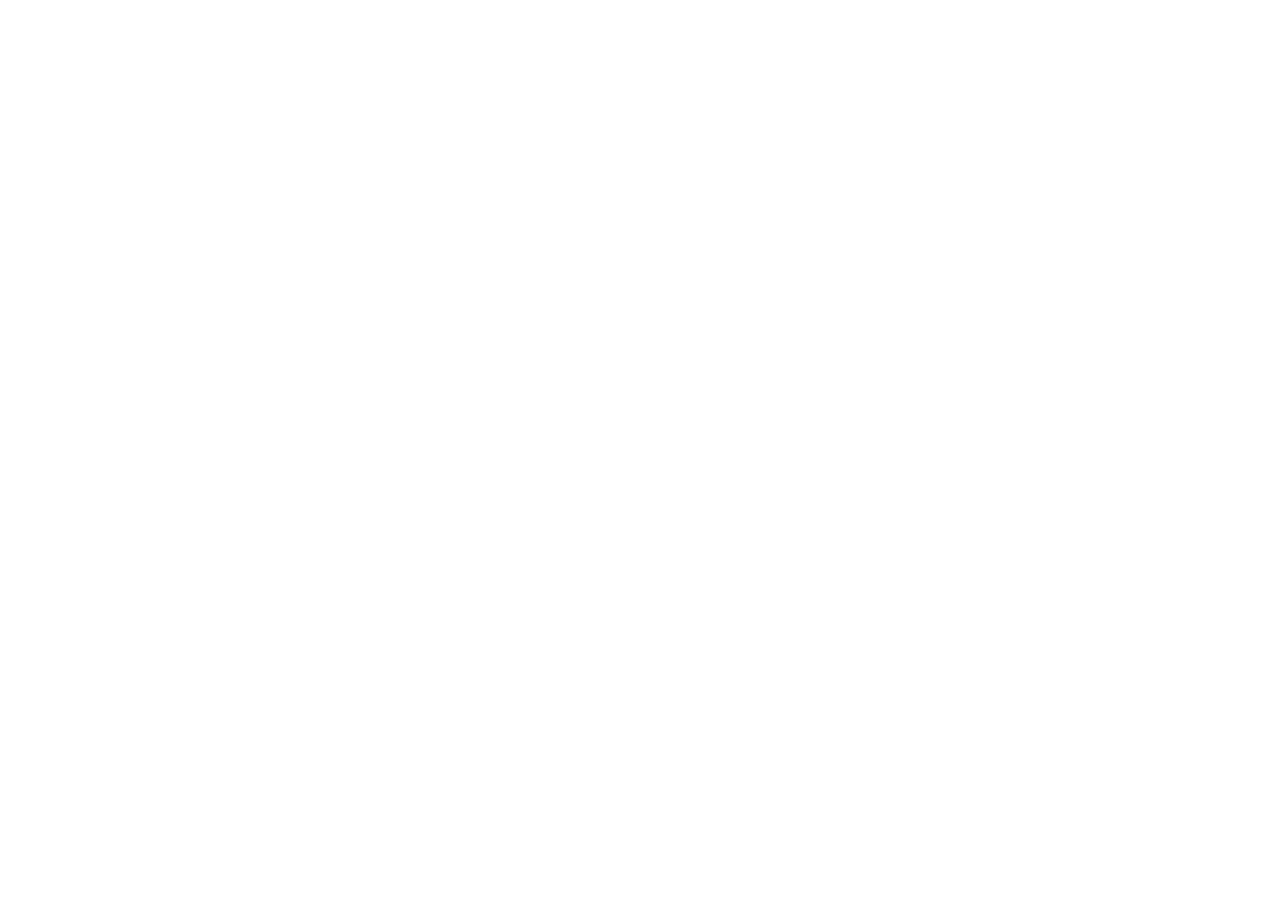
==== index.html @ e81764cb "Enhance index.html with mobile app meta tags Added meta tags and icons for mobile web app support." ====
<!doctype html><html lang="ru"><head>
<link rel="apple-touch-icon" sizes="180x180" href="./icon-180.png?v=3">
<link rel="icon" type="image/png" href="./icon-180.png?v=3">
<meta name="apple-mobile-web-app-capable" content="yes">
<meta name="apple-mobile-web-app-title" content="KRASKI DOSKI">
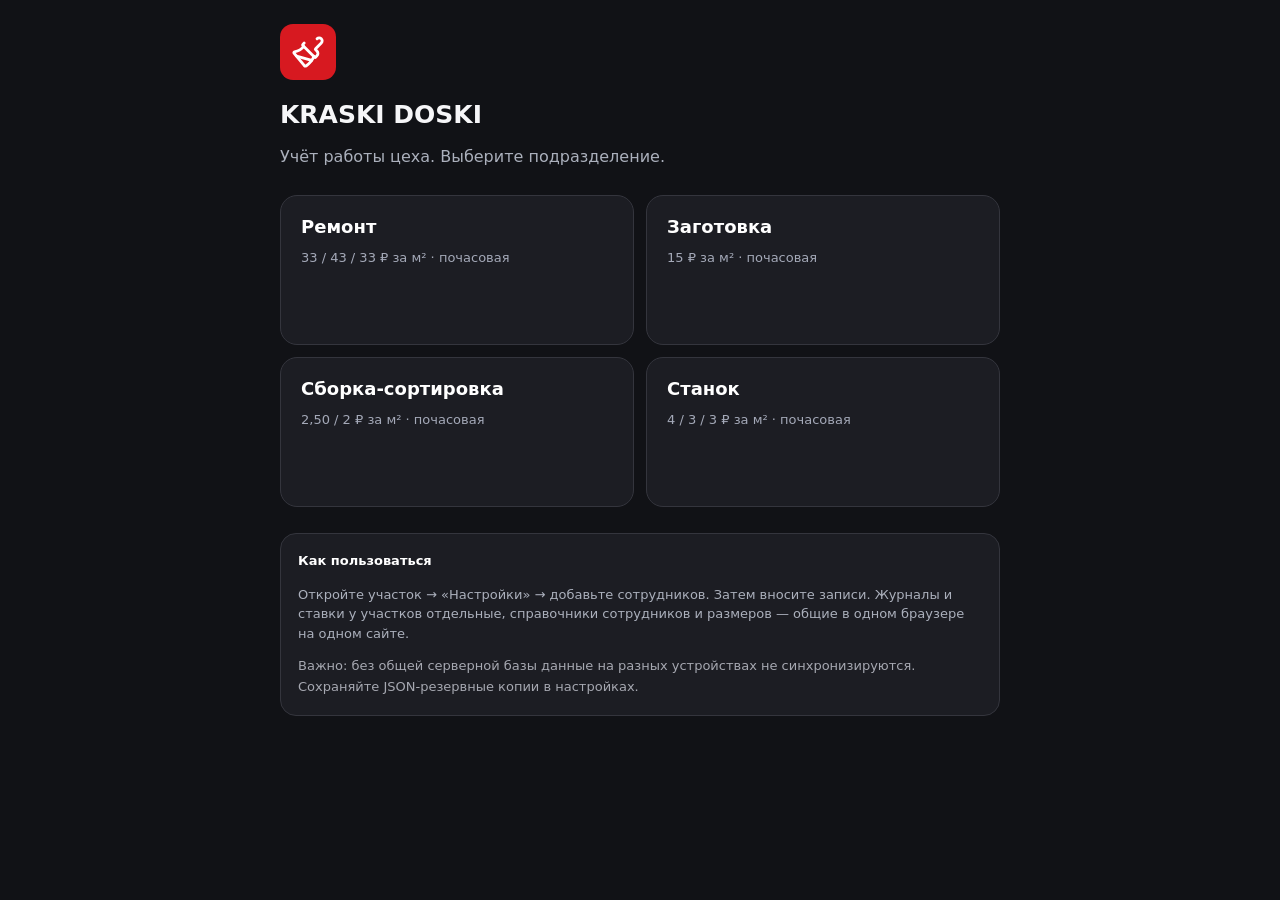
==== commit 63e9faca: "Add files via upload" ====
--- a/index.html
+++ b/index.html
@@ -1,5 +1 @@
-<!doctype html><html lang="ru"><head>
-<link rel="apple-touch-icon" sizes="180x180" href="./icon-180.png?v=3">
-<link rel="icon" type="image/png" href="./icon-180.png?v=3">
-<meta name="apple-mobile-web-app-capable" content="yes">
-<meta name="apple-mobile-web-app-title" content="KRASKI DOSKI">
+<!doctype html><html lang="ru"><head><link rel="apple-touch-icon" sizes="180x180" href="./icon-180.png?v=4"><link rel="icon" type="image/png" href="./icon-180.png?v=4"><meta name="apple-mobile-web-app-capable" content="yes"><meta name="apple-mobile-web-app-title" content="KRASKI DOSKI"><meta name="mobile-web-app-capable" content="yes"><meta charset="utf-8"><meta name="viewport" content="width=device-width,initial-scale=1"><meta name="theme-color" content="#111216"><title>KRASKI DOSKI — Учёт цеха</title><style>:root{font-family:system-ui,-apple-system,Arial;background:#111216;color:#f6f6f8}*{box-sizing:border-box}body{margin:0;padding:24px 14px}main{max-width:720px;margin:auto}h1{font-size:25px;margin:0 0 6px}p{line-height:1.5;color:#abb0bc}.mark{width:56px;height:56px;background:#d71920;border-radius:13px;display:flex;align-items:center;justify-content:center;color:white;margin-bottom:20px}.mark svg{width:34px}.grid{display:grid;grid-template-columns:1fr 1fr;gap:12px;margin:26px 0}.item{background:#1c1d23;border:1px solid #34353d;border-radius:17px;padding:20px;text-decoration:none;color:#fff;display:block;min-height:127px}.item strong{display:block;font-size:18px;margin-bottom:10px}.item small{color:#a4a9b8;font-size:13px;line-height:1.4}.item:hover{border-color:#d71920}.foot{background:#1c1d23;border:1px solid #34353d;border-radius:16px;padding:17px;color:#a6a8b1;font-size:13px;line-height:1.6}@media(max-width:440px){.grid{grid-template-columns:1fr}}@media(min-width:441px){.item{min-height:150px}}</style></head><body><main><div class="mark"><svg viewBox="0 0 24 24" fill="none" stroke="currentColor" stroke-width="2" stroke-linecap="round" stroke-linejoin="round"><path d="m14.622 17.897-10.68-2.913"/><path d="M18.376 2.622a1 1 0 1 1 3.002 3.002L17.36 9.643a.5.5 0 0 0 0 .707l.944.944a2.41 2.41 0 0 1 0 3.408l-.944.944a.5.5 0 0 1-.707 0L8.354 7.348a.5.5 0 0 1 0-.707l.944-.944a2.41 2.41 0 0 1 3.408l-.944.944a.5.5 0 0 0 .707 0z"/><path d="M9 8c-1.804 2.71-3.97 3.46-6.583 3.948a.507.507 0 0 0-.302.819l7.32 8.883a1 1 0 0 0 1.185.204C12.735 20.405 16 16.792 16 15"/></svg></div><h1>KRASKI DOSKI</h1><p>Учёт работы цеха. Выберите подразделение.</p><div class="grid"><a href="./remont.html" class="item"><strong>Ремонт</strong><small>33 / 43 / 33 ₽ за м² · почасовая</small></a><a href="./zagotovka.html" class="item"><strong>Заготовка</strong><small>15 ₽ за м² · почасовая</small></a><a href="./sortirovka.html" class="item"><strong>Сборка-сортировка</strong><small>2,50 / 2 ₽ за м² · почасовая</small></a><a href="./stanok.html" class="item"><strong>Станок</strong><small>4 / 3 / 3 ₽ за м² · почасовая</small></a></div><div class="foot"><strong style="color:#fff">Как пользоваться</strong><p>Откройте участок → «Настройки» → добавьте сотрудников. Затем вносите записи. Журналы и ставки у участков отдельные, справочники сотрудников и размеров — общие в одном браузере на одном сайте.</p>Важно: без общей серверной базы данные на разных устройствах не синхронизируются. Сохраняйте JSON-резервные копии в настройках.</div></main></body></html>
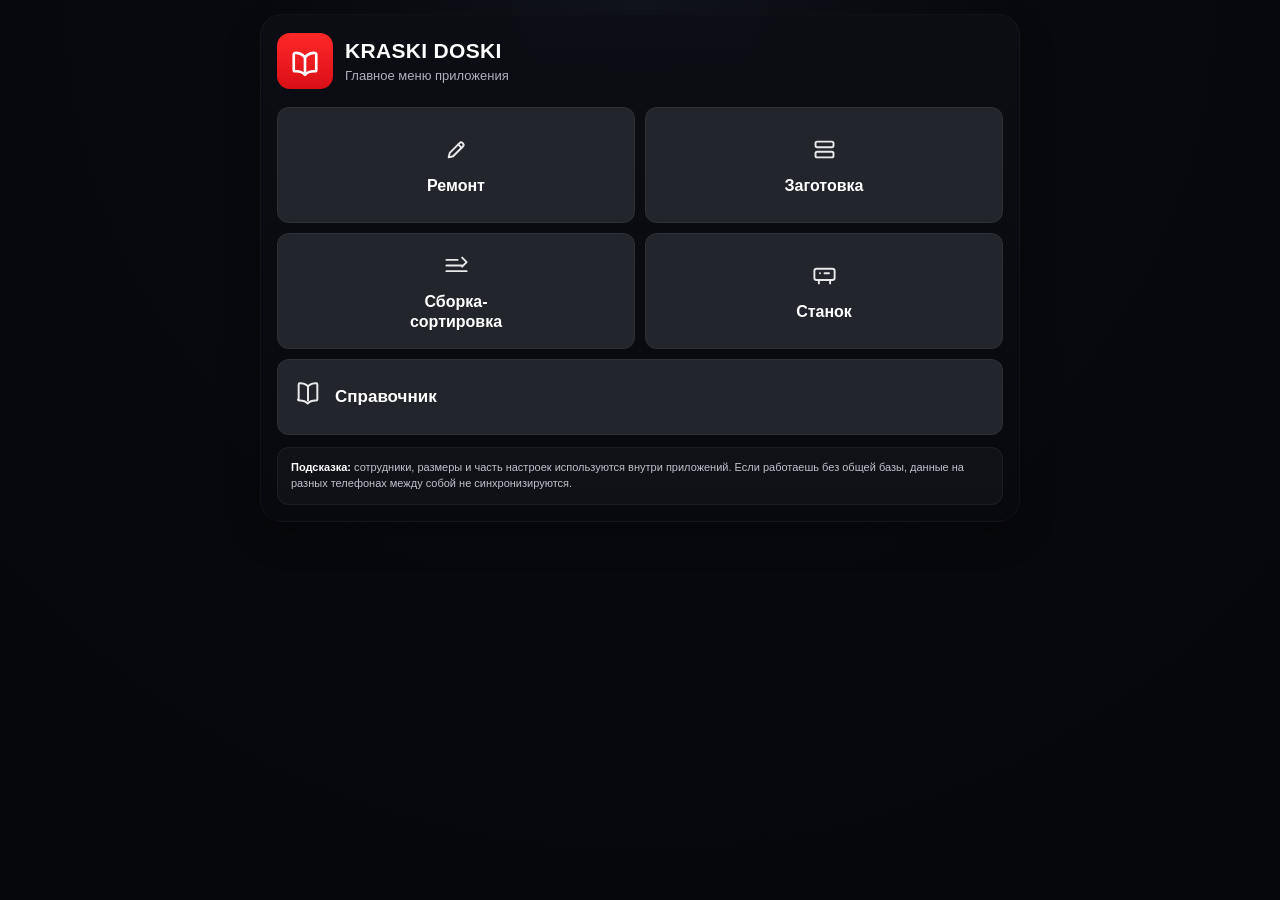
==== commit ef80bf23: "Add files via upload" ====
--- a/index.html
+++ b/index.html
@@ -1 +1,239 @@
-<!doctype html><html lang="ru"><head><link rel="apple-touch-icon" sizes="180x180" href="./icon-180.png?v=4"><link rel="icon" type="image/png" href="./icon-180.png?v=4"><meta name="apple-mobile-web-app-capable" content="yes"><meta name="apple-mobile-web-app-title" content="KRASKI DOSKI"><meta name="mobile-web-app-capable" content="yes"><meta charset="utf-8"><meta name="viewport" content="width=device-width,initial-scale=1"><meta name="theme-color" content="#111216"><title>KRASKI DOSKI — Учёт цеха</title><style>:root{font-family:system-ui,-apple-system,Arial;background:#111216;color:#f6f6f8}*{box-sizing:border-box}body{margin:0;padding:24px 14px}main{max-width:720px;margin:auto}h1{font-size:25px;margin:0 0 6px}p{line-height:1.5;color:#abb0bc}.mark{width:56px;height:56px;background:#d71920;border-radius:13px;display:flex;align-items:center;justify-content:center;color:white;margin-bottom:20px}.mark svg{width:34px}.grid{display:grid;grid-template-columns:1fr 1fr;gap:12px;margin:26px 0}.item{background:#1c1d23;border:1px solid #34353d;border-radius:17px;padding:20px;text-decoration:none;color:#fff;display:block;min-height:127px}.item strong{display:block;font-size:18px;margin-bottom:10px}.item small{color:#a4a9b8;font-size:13px;line-height:1.4}.item:hover{border-color:#d71920}.foot{background:#1c1d23;border:1px solid #34353d;border-radius:16px;padding:17px;color:#a6a8b1;font-size:13px;line-height:1.6}@media(max-width:440px){.grid{grid-template-columns:1fr}}@media(min-width:441px){.item{min-height:150px}}</style></head><body><main><div class="mark"><svg viewBox="0 0 24 24" fill="none" stroke="currentColor" stroke-width="2" stroke-linecap="round" stroke-linejoin="round"><path d="m14.622 17.897-10.68-2.913"/><path d="M18.376 2.622a1 1 0 1 1 3.002 3.002L17.36 9.643a.5.5 0 0 0 0 .707l.944.944a2.41 2.41 0 0 1 0 3.408l-.944.944a.5.5 0 0 1-.707 0L8.354 7.348a.5.5 0 0 1 0-.707l.944-.944a2.41 2.41 0 0 1 3.408l-.944.944a.5.5 0 0 0 .707 0z"/><path d="M9 8c-1.804 2.71-3.97 3.46-6.583 3.948a.507.507 0 0 0-.302.819l7.32 8.883a1 1 0 0 0 1.185.204C12.735 20.405 16 16.792 16 15"/></svg></div><h1>KRASKI DOSKI</h1><p>Учёт работы цеха. Выберите подразделение.</p><div class="grid"><a href="./remont.html" class="item"><strong>Ремонт</strong><small>33 / 43 / 33 ₽ за м² · почасовая</small></a><a href="./zagotovka.html" class="item"><strong>Заготовка</strong><small>15 ₽ за м² · почасовая</small></a><a href="./sortirovka.html" class="item"><strong>Сборка-сортировка</strong><small>2,50 / 2 ₽ за м² · почасовая</small></a><a href="./stanok.html" class="item"><strong>Станок</strong><small>4 / 3 / 3 ₽ за м² · почасовая</small></a></div><div class="foot"><strong style="color:#fff">Как пользоваться</strong><p>Откройте участок → «Настройки» → добавьте сотрудников. Затем вносите записи. Журналы и ставки у участков отдельные, справочники сотрудников и размеров — общие в одном браузере на одном сайте.</p>Важно: без общей серверной базы данные на разных устройствах не синхронизируются. Сохраняйте JSON-резервные копии в настройках.</div></main></body></html>+<!doctype html>
+<html lang="ru">
+<head>
+  <link rel="apple-touch-icon" sizes="180x180" href="./icon-180.png?v=5">
+  <link rel="icon" type="image/png" href="./icon-180.png?v=5">
+  <meta name="apple-mobile-web-app-capable" content="yes">
+  <meta name="apple-mobile-web-app-title" content="KRASKI DOSKI">
+  <meta name="mobile-web-app-capable" content="yes">
+  <meta charset="utf-8">
+  <meta name="viewport" content="width=device-width,initial-scale=1,viewport-fit=cover">
+  <meta name="theme-color" content="#0b0b10">
+  <title>KRASKI DOSKI — Главное меню</title>
+  <style>
+    :root{
+      --bg:#07080c;
+      --panel:#0c0d14;
+      --card:#262830;
+      --card2:#2b2d36;
+      --text:#ffffff;
+      --muted:#aeb0bc;
+      --red:#f0171f;
+      --line:rgba(255,255,255,.05);
+      font-family:Inter,-apple-system,BlinkMacSystemFont,"Segoe UI",Roboto,Arial,sans-serif;
+      color-scheme: dark;
+    }
+    *{box-sizing:border-box;-webkit-tap-highlight-color:transparent}
+    html,body{margin:0;background:radial-gradient(circle at top,#11131d 0,#08090d 34%,#050609 100%);color:var(--text)}
+    body{padding:18px 14px 24px;min-height:100vh}
+    main{max-width:820px;margin:0 auto}
+    .shell{
+      background:linear-gradient(180deg,rgba(13,14,21,.96),rgba(8,9,15,.98));
+      border-radius:34px;
+      padding:22px 18px 18px;
+      box-shadow:0 18px 50px rgba(0,0,0,.38), inset 0 1px 0 rgba(255,255,255,.04);
+      border:1px solid rgba(255,255,255,.03);
+    }
+    .brand{display:flex;gap:18px;align-items:center;margin-bottom:20px}
+    .logo{
+      flex:0 0 80px;height:80px;border-radius:22px;
+      background:linear-gradient(180deg,#ff2828 0,#d90f17 100%);
+      display:flex;align-items:center;justify-content:center;
+      box-shadow:0 12px 24px rgba(217,15,23,.25), inset 0 1px 0 rgba(255,255,255,.18);
+    }
+    .logo svg{width:44px;height:44px;display:block}
+    .brand h1{margin:0;font-size:29px;line-height:1.02;letter-spacing:.02em;font-weight:800}
+    .brand p{margin:8px 0 0;font-size:20px;line-height:1.2;color:var(--muted);font-weight:500}
+    .grid{display:grid;grid-template-columns:1fr 1fr;gap:16px}
+    .card{
+      background:linear-gradient(180deg,var(--card2),var(--card));
+      border-radius:28px;
+      min-height:180px;
+      padding:24px 18px 20px;
+      color:var(--text);
+      text-decoration:none;
+      display:flex;
+      flex-direction:column;
+      justify-content:center;
+      align-items:center;
+      text-align:center;
+      border:1px solid var(--line);
+      box-shadow:inset 0 1px 0 rgba(255,255,255,.03);
+      transition:transform .15s ease,border-color .15s ease, background .15s ease;
+    }
+    .card:active{transform:scale(.985)}
+    .card:hover{border-color:rgba(240,23,31,.38)}
+    .card .icon{margin-bottom:18px;color:#fff;opacity:.95}
+    .card .icon svg{width:42px;height:42px;stroke-width:1.9}
+    .card strong{font-size:27px;line-height:1.07;font-weight:700;letter-spacing:.01em}
+    .card small{margin-top:10px;font-size:14px;line-height:1.35;color:var(--muted);max-width:220px}
+    .wide{grid-column:1/-1;min-height:130px;flex-direction:row;justify-content:flex-start;text-align:left;padding:20px 22px;gap:18px}
+    .wide .icon{margin:0}
+    .wide .txt{display:flex;flex-direction:column}
+    .wide strong{font-size:26px}
+    .wide small{max-width:none}
+    .hint{
+      margin-top:16px;
+      background:rgba(255,255,255,.035);
+      border:1px solid var(--line);
+      border-radius:22px;
+      padding:14px 16px;
+      color:#bfc2cd;
+      font-size:13px;
+      line-height:1.5;
+    }
+    .hint b{color:#fff}
+    @media (max-width:640px){
+      .brand{gap:14px;align-items:flex-start}
+      .logo{width:78px;height:78px;border-radius:21px}
+      .brand h1{font-size:26px}
+      .brand p{font-size:18px}
+      .grid{gap:14px}
+      .card{min-height:162px;border-radius:24px}
+      .card strong{font-size:24px}
+      .wide{min-height:110px}
+    }
+    @media (max-width:460px){
+      body{padding:14px 10px 18px}
+      .shell{padding:18px 14px 14px;border-radius:28px}
+      .logo{width:72px;height:72px;border-radius:20px}
+      .logo svg{width:40px;height:40px}
+      .brand h1{font-size:22px}
+      .brand p{font-size:16px}
+      .card{min-height:146px;padding:20px 12px 16px;border-radius:22px}
+      .card strong{font-size:21px}
+      .card small{font-size:12px}
+      .card .icon svg{width:36px;height:36px}
+      .wide{padding:18px 16px;gap:14px}
+      .wide strong{font-size:22px}
+      .wide small{font-size:12px}
+    }
+
+    /* Компактное меню: строгие прямоугольные карточки и спокойная типографика */
+    body{padding:14px 12px 22px}
+    main{max-width:760px}
+    .shell{border-radius:22px;padding:18px 16px 16px;box-shadow:0 14px 36px rgba(0,0,0,.24)}
+    .brand{gap:12px;margin-bottom:18px;align-items:center}
+    .logo{flex-basis:56px;width:56px;height:56px;border-radius:13px;box-shadow:none}
+    .logo svg{width:30px;height:30px}
+    .brand h1{font-size:21px;font-weight:700;letter-spacing:.015em;line-height:1.2}
+    .brand p{font-size:13px;margin:4px 0 0;font-weight:400;line-height:1.35}
+    .grid{gap:10px}
+    .card{min-height:116px;padding:15px 11px 13px;border-radius:12px;background:#23252d;box-shadow:none}
+    .card .icon{margin-bottom:9px;opacity:.9}
+    .card .icon svg{width:27px;height:27px;stroke-width:1.7}
+    .card strong{font-size:16px;font-weight:600;line-height:1.22;letter-spacing:0}
+    .card small{font-size:10px;margin-top:6px;line-height:1.35}
+    .wide{min-height:76px;padding:14px 16px;gap:13px;border-radius:12px}
+    .wide .icon svg{width:28px;height:28px}
+    .wide strong{font-size:17px}
+    .wide small{font-size:11px;margin-top:4px}
+    .hint{border-radius:12px;margin-top:12px;padding:12px 13px;font-size:11px;line-height:1.45}
+    @media(max-width:640px){
+      .brand{gap:12px;align-items:center}
+      .logo{width:56px;height:56px;flex-basis:56px;border-radius:13px}
+      .brand h1{font-size:20px}
+      .brand p{font-size:12px}
+      .grid{gap:10px}
+      .card{min-height:113px;border-radius:12px}
+      .card strong{font-size:16px}
+      .wide{min-height:74px}
+    }
+    @media(max-width:460px){
+      body{padding:12px 9px 18px}
+      .shell{padding:14px 12px;border-radius:19px}
+      .brand{gap:11px;margin-bottom:14px}
+      .logo{width:52px;height:52px;flex-basis:52px;border-radius:12px}
+      .logo svg{width:28px;height:28px}
+      .brand h1{font-size:19px}
+      .brand p{font-size:12px}
+      .grid{gap:9px}
+      .card{min-height:101px;padding:13px 8px 11px;border-radius:11px}
+      .card strong{font-size:15px}
+      .card small{font-size:9.5px;margin-top:5px}
+      .card .icon{margin-bottom:8px}
+      .card .icon svg{width:26px;height:26px}
+      .wide{min-height:64px;padding:12px 14px;gap:12px}
+      .wide strong{font-size:16px}
+      .wide small{font-size:10px}
+      .hint{margin-top:10px;padding:11px 12px;font-size:10px}
+    }
+  </style>
+</head>
+<body>
+  <main>
+    <section class="shell">
+      <div class="brand">
+        <div class="logo" aria-hidden="true">
+          <svg viewBox="0 0 24 24" fill="none" stroke="currentColor" stroke-width="2.1" stroke-linecap="round" stroke-linejoin="round">
+            <path d="M3 19.2V6.6c0-.56.44-1.02.99-1.05 2.1-.11 4.13.24 5.86 1.52 1.45 1.06 2.15 2.12 2.15 2.12s.7-1.06 2.15-2.12c1.73-1.28 3.76-1.63 5.86-1.52.55.03.99.49.99 1.05v12.6c0 .55-.45 1-1 1-.88 0-2.91-.18-4.98.68-1.41.58-2.53 1.6-3.02 2.08-.49-.48-1.61-1.5-3.02-2.08-2.07-.86-4.1-.68-4.98-.68-.55 0-1-.45-1-1Z"/>
+            <path d="M12 9.2v12"/>
+          </svg>
+        </div>
+        <div>
+          <h1>KRASKI DOSKI</h1>
+          <p>Главное меню приложения</p>
+        </div>
+      </div>
+
+      <div class="grid">
+        <a class="card" href="./remont.html">
+          <div class="icon">
+            <svg viewBox="0 0 24 24" fill="none" stroke="currentColor" stroke-linecap="round" stroke-linejoin="round">
+              <path d="M14.7 6.3a2 2 0 0 1 2.8 0l.2.2a2 2 0 0 1 0 2.8L9 18l-4 1 1-4 8.7-8.7Z"/>
+              <path d="m13.5 7.5 3 3"/>
+            </svg>
+          </div>
+          <strong>Ремонт</strong>
+        </a>
+
+        <a class="card" href="./zagotovka.html">
+          <div class="icon">
+            <svg viewBox="0 0 24 24" fill="none" stroke="currentColor" stroke-linecap="round" stroke-linejoin="round">
+              <rect x="4" y="5" width="16" height="5" rx="1.5"/>
+              <rect x="4" y="14" width="16" height="5" rx="1.5"/>
+            </svg>
+          </div>
+          <strong>Заготовка</strong>
+        </a>
+
+        <a class="card" href="./sortirovka.html">
+          <div class="icon">
+            <svg viewBox="0 0 24 24" fill="none" stroke="currentColor" stroke-linecap="round" stroke-linejoin="round">
+              <path d="M3 7h10"/>
+              <path d="M3 12h14"/>
+              <path d="M3 17h18"/>
+              <path d="m17 5 4 4-4 4"/>
+            </svg>
+          </div>
+          <strong>Сборка‑<br>сортировка</strong>
+        </a>
+
+        <a class="card" href="./stanok.html">
+          <div class="icon">
+            <svg viewBox="0 0 24 24" fill="none" stroke="currentColor" stroke-linecap="round" stroke-linejoin="round">
+              <rect x="3" y="6" width="18" height="10" rx="2"/>
+              <path d="M7 16v3M17 16v3M8 10h.01M12 10h4"/>
+            </svg>
+          </div>
+          <strong>Станок</strong>
+        </a>
+
+        <a class="card wide" href="./spravochnik.html">
+          <div class="icon">
+            <svg viewBox="0 0 24 24" fill="none" stroke="currentColor" stroke-linecap="round" stroke-linejoin="round">
+              <path d="M4 19.2V6.4c0-.56.44-1.01.99-1.04 1.84-.11 3.63.16 5.16 1.17 1.2.8 1.85 1.6 1.85 1.6s.65-.8 1.85-1.6c1.53-1.01 3.32-1.28 5.16-1.17.55.03.99.48.99 1.04v12.8c0 .55-.45 1-1 1-.79 0-2.6-.15-4.48.58-1.28.5-2.3 1.39-2.82 1.88-.52-.49-1.54-1.38-2.82-1.88-1.88-.73-3.69-.58-4.48-.58-.55 0-1-.45-1-1Z"/>
+              <path d="M12 8.2v12"/>
+            </svg>
+          </div>
+          <div class="txt">
+            <strong>Справочник</strong>
+          </div>
+        </a>
+      </div>
+
+      <div class="hint"><b>Подсказка:</b> сотрудники, размеры и часть настроек используются внутри приложений. Если работаешь без общей базы, данные на разных телефонах между собой не синхронизируются.</div>
+    </section>
+  </main>
+</body>
+</html>
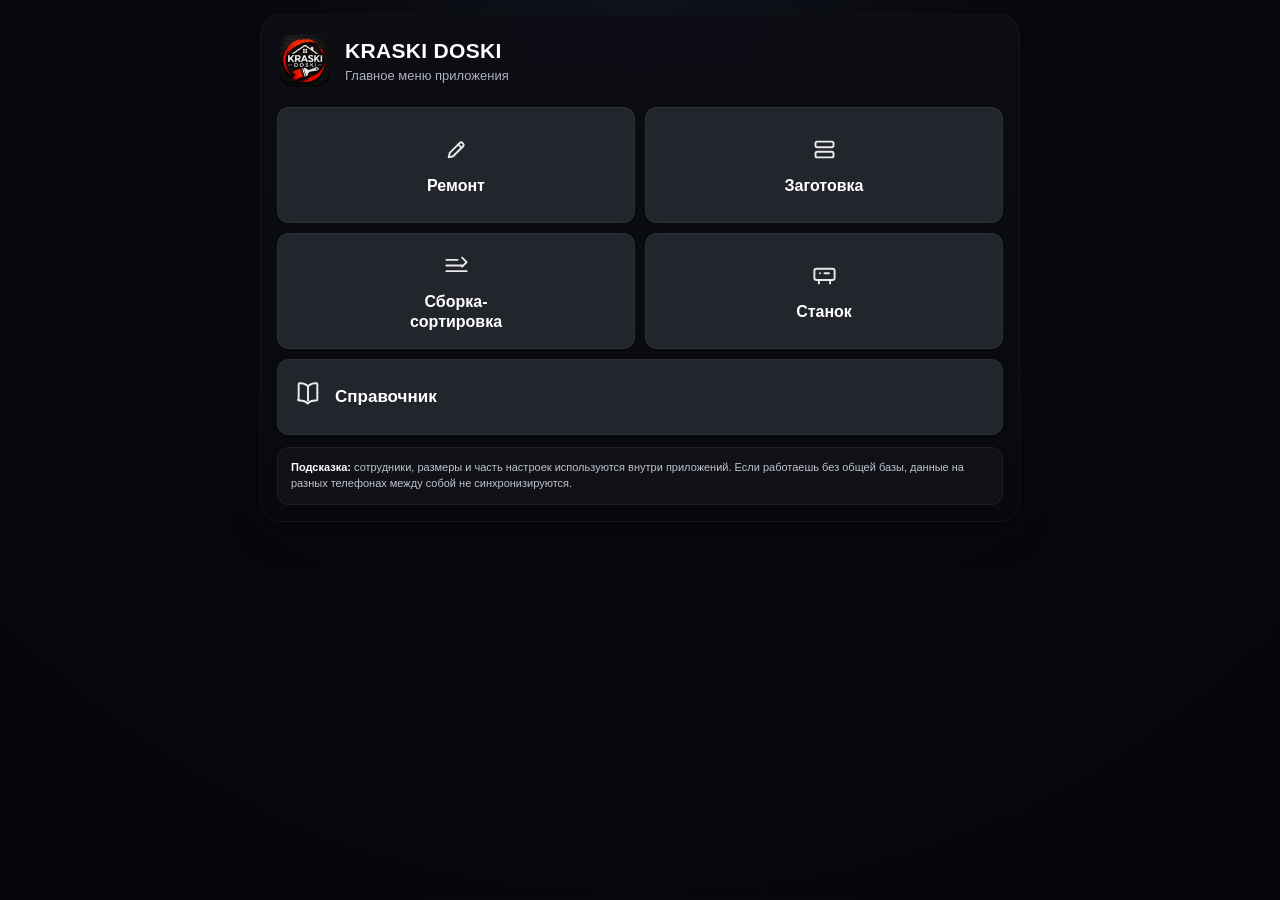
==== commit 31a7f460: "Add files via upload" ====
--- a/index.html
+++ b/index.html
@@ -1,8 +1,8 @@
 <!doctype html>
 <html lang="ru">
 <head>
-  <link rel="apple-touch-icon" sizes="180x180" href="./icon-180.png?v=5">
-  <link rel="icon" type="image/png" href="./icon-180.png?v=5">
+  <link rel="apple-touch-icon" sizes="180x180" href="./icon-180.png?v=6">
+  <link rel="icon" type="image/png" href="./icon-180.png?v=6">
   <meta name="apple-mobile-web-app-capable" content="yes">
   <meta name="apple-mobile-web-app-title" content="KRASKI DOSKI">
   <meta name="mobile-web-app-capable" content="yes">
@@ -158,18 +158,17 @@
       .wide small{font-size:10px}
       .hint{margin-top:10px;padding:11px 12px;font-size:10px}
     }
-  </style>
+  
+/* Фирменный логотип KRASKI DOSKI */
+.brand-icon.brand-logo,.mark.logo-mark,.logo.logo-mark{background:transparent!important;padding:0!important;box-shadow:none!important;overflow:hidden!important;border-radius:12px!important;}
+.brand-icon.brand-logo img,.mark.logo-mark img,.logo.logo-mark img{width:100%;height:100%;display:block;object-fit:cover;border-radius:inherit;}
+</style>
 </head>
 <body>
   <main>
     <section class="shell">
       <div class="brand">
-        <div class="logo" aria-hidden="true">
-          <svg viewBox="0 0 24 24" fill="none" stroke="currentColor" stroke-width="2.1" stroke-linecap="round" stroke-linejoin="round">
-            <path d="M3 19.2V6.6c0-.56.44-1.02.99-1.05 2.1-.11 4.13.24 5.86 1.52 1.45 1.06 2.15 2.12 2.15 2.12s.7-1.06 2.15-2.12c1.73-1.28 3.76-1.63 5.86-1.52.55.03.99.49.99 1.05v12.6c0 .55-.45 1-1 1-.88 0-2.91-.18-4.98.68-1.41.58-2.53 1.6-3.02 2.08-.49-.48-1.61-1.5-3.02-2.08-2.07-.86-4.1-.68-4.98-.68-.55 0-1-.45-1-1Z"/>
-            <path d="M12 9.2v12"/>
-          </svg>
-        </div>
+        <div class="logo logo-mark"><img src="./logo-kraski-doski.png" alt="KRASKI DOSKI"></div>
         <div>
           <h1>KRASKI DOSKI</h1>
           <p>Главное меню приложения</p>
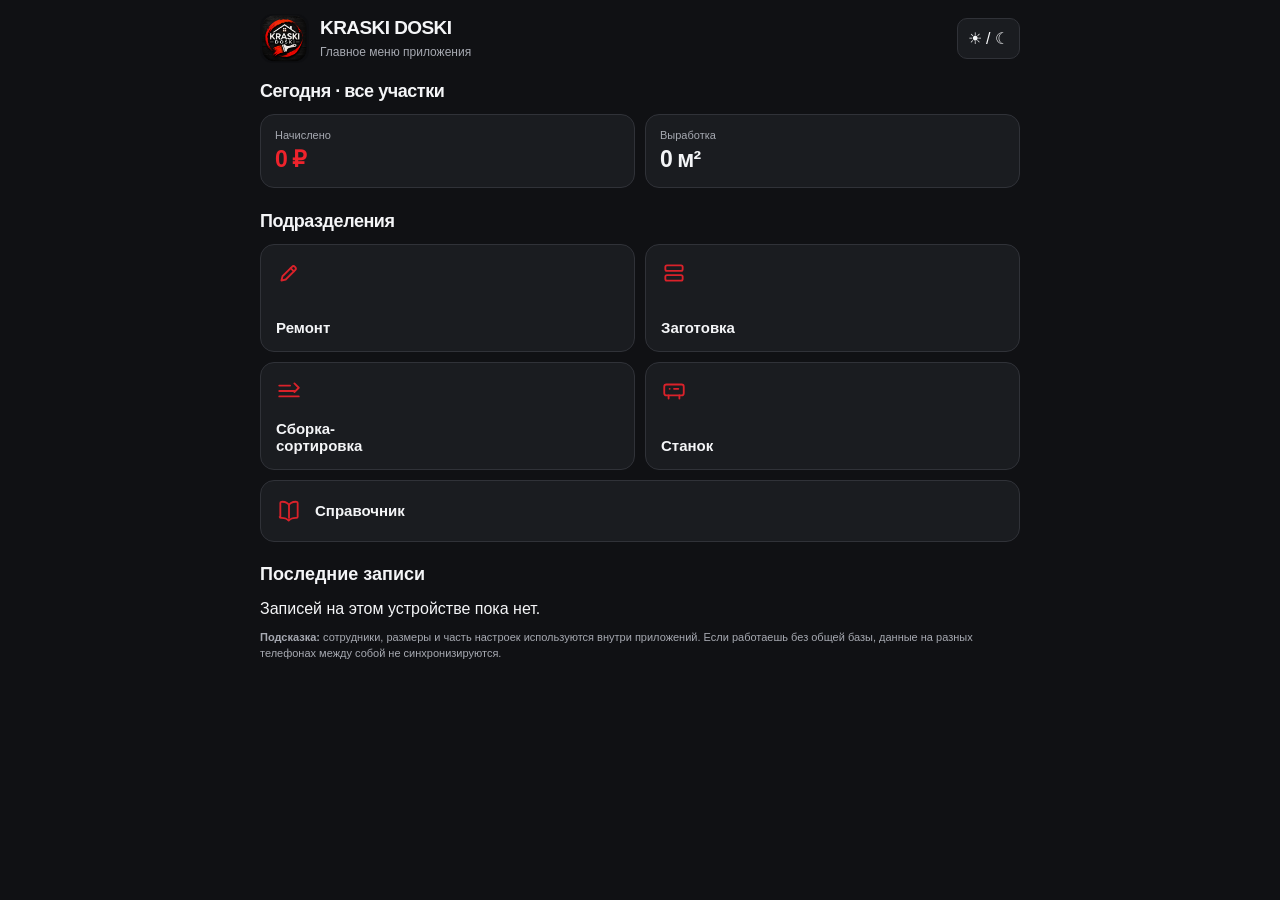
==== commit 5d39b1b6: "Add files via upload" ====
--- a/index.html
+++ b/index.html
@@ -162,6 +162,8 @@
 /* Фирменный логотип KRASKI DOSKI */
 .brand-icon.brand-logo,.mark.logo-mark,.logo.logo-mark{background:transparent!important;padding:0!important;box-shadow:none!important;overflow:hidden!important;border-radius:12px!important;}
 .brand-icon.brand-logo img,.mark.logo-mark img,.logo.logo-mark img{width:100%;height:100%;display:block;object-fit:cover;border-radius:inherit;}
+
+:root{--bg:#101114;--panel:#101114;--card:#1a1c20;--card2:#222429;--text:#f4f5f7;--muted:#a6a9b1;--line:#303238;--red:#ef232c}html,body{background:var(--bg);color:var(--text)}body{padding:calc(14px + env(safe-area-inset-top)) 15px 24px}body.light{color-scheme:light;--bg:#f2f3f6;--panel:#f2f3f6;--card:#fff;--card2:#fff;--text:#181a20;--muted:#606674;--line:#e1e3e8}.shell{background:none!important;box-shadow:none!important;border:0!important;padding:0!important;border-radius:0!important}.brand{align-items:center!important;gap:11px!important;margin:0 0 18px!important}.logo{width:49px!important;height:49px!important;flex:0 0 49px!important}.brand h1{font-size:19px!important;letter-spacing:-.03em!important;color:var(--text)}.brand p{font-size:12px!important;color:var(--muted);margin-top:4px!important}.theme-toggle{margin-left:auto;flex:none;background:var(--card);border:1px solid var(--line);border-radius:10px;padding:10px;color:var(--text);font-size:16px;cursor:pointer}.overview{display:grid;grid-template-columns:1fr 1fr;gap:10px;margin-bottom:23px}.overview>div{background:var(--card);border:1px solid var(--line);border-radius:14px;padding:14px;min-width:0}.overview small{display:block;color:var(--muted);font-size:11px}.overview strong{display:block;font-size:23px;letter-spacing:-.04em;margin-top:5px;overflow-wrap:anywhere}.overview>div:first-child strong{color:var(--red)}.home-caption{font-size:18px;letter-spacing:-.025em;margin:0 0 12px}.grid{gap:10px!important;grid-template-columns:repeat(2,minmax(0,1fr))!important}.card{background:var(--card)!important;border:1px solid var(--line)!important;min-height:108px!important;border-radius:14px!important;padding:15px!important;align-items:flex-start!important;justify-content:space-between!important;text-align:left!important;color:var(--text)!important;box-shadow:none!important}.card .icon{color:var(--red)!important;margin:0 0 11px!important}.card .icon svg{width:26px!important;height:26px!important}.card strong{font-size:15px!important;line-height:1.15!important;letter-spacing:0!important}.card.wide{min-height:62px!important;align-items:center!important;justify-content:flex-start!important;gap:13px!important}.wide .icon{margin:0!important}.recent{margin-top:22px}.recent h2{font-size:18px}.recent-row{border:1px solid var(--line);background:var(--card);border-radius:11px;margin:7px 0;padding:12px;display:flex;justify-content:space-between;gap:10px;font-size:13px}.recent-row small{display:block;color:var(--muted);margin-top:4px}.recent-row b{color:var(--red)}.hint{background:none!important;color:var(--muted)!important;border:0!important;padding:0!important;font-size:11px}.hint b{color:var(--muted)!important}
 </style>
 </head>
 <body>
@@ -172,11 +174,11 @@
         <div>
           <h1>KRASKI DOSKI</h1>
           <p>Главное меню приложения</p>
-        </div>
+        </div><button class="theme-toggle" id="homeTheme" aria-label="Сменить тему">☀ / ☾</button>
       </div>
-
+      <h2 class="home-caption">Сегодня · все участки</h2><div class="overview"><div><small>Начислено</small><strong id="homePay">—</strong></div><div><small>Выработка</small><strong id="homeArea">—</strong></div></div><h2 class="home-caption">Подразделения</h2>
       <div class="grid">
-        <a class="card" href="./remont.html">
+        <a class="card" href="./remont.html?v=20261119-9">
           <div class="icon">
             <svg viewBox="0 0 24 24" fill="none" stroke="currentColor" stroke-linecap="round" stroke-linejoin="round">
               <path d="M14.7 6.3a2 2 0 0 1 2.8 0l.2.2a2 2 0 0 1 0 2.8L9 18l-4 1 1-4 8.7-8.7Z"/>
@@ -186,7 +188,7 @@
           <strong>Ремонт</strong>
         </a>
 
-        <a class="card" href="./zagotovka.html">
+        <a class="card" href="./zagotovka.html?v=20261119-9">
           <div class="icon">
             <svg viewBox="0 0 24 24" fill="none" stroke="currentColor" stroke-linecap="round" stroke-linejoin="round">
               <rect x="4" y="5" width="16" height="5" rx="1.5"/>
@@ -196,7 +198,7 @@
           <strong>Заготовка</strong>
         </a>
 
-        <a class="card" href="./sortirovka.html">
+        <a class="card" href="./sortirovka.html?v=20261119-9">
           <div class="icon">
             <svg viewBox="0 0 24 24" fill="none" stroke="currentColor" stroke-linecap="round" stroke-linejoin="round">
               <path d="M3 7h10"/>
@@ -208,7 +210,7 @@
           <strong>Сборка‑<br>сортировка</strong>
         </a>
 
-        <a class="card" href="./stanok.html">
+        <a class="card" href="./stanok.html?v=20261119-9">
           <div class="icon">
             <svg viewBox="0 0 24 24" fill="none" stroke="currentColor" stroke-linecap="round" stroke-linejoin="round">
               <rect x="3" y="6" width="18" height="10" rx="2"/>
@@ -218,7 +220,7 @@
           <strong>Станок</strong>
         </a>
 
-        <a class="card wide" href="./spravochnik.html">
+        <a class="card wide" href="./spravochnik.html?v=20261119-9">
           <div class="icon">
             <svg viewBox="0 0 24 24" fill="none" stroke="currentColor" stroke-linecap="round" stroke-linejoin="round">
               <path d="M4 19.2V6.4c0-.56.44-1.01.99-1.04 1.84-.11 3.63.16 5.16 1.17 1.2.8 1.85 1.6 1.85 1.6s.65-.8 1.85-1.6c1.53-1.01 3.32-1.28 5.16-1.17.55.03.99.48.99 1.04v12.8c0 .55-.45 1-1 1-.79 0-2.6-.15-4.48.58-1.28.5-2.3 1.39-2.82 1.88-.52-.49-1.54-1.38-2.82-1.88-1.88-.73-3.69-.58-4.48-.58-.55 0-1-.45-1-1Z"/>
@@ -231,8 +233,8 @@
         </a>
       </div>
 
-      <div class="hint"><b>Подсказка:</b> сотрудники, размеры и часть настроек используются внутри приложений. Если работаешь без общей базы, данные на разных телефонах между собой не синхронизируются.</div>
+      <section class="recent"><h2>Последние записи</h2><div id="homeRecent"></div></section><div class="hint"><b>Подсказка:</b> сотрудники, размеры и часть настроек используются внутри приложений. Если работаешь без общей базы, данные на разных телефонах между собой не синхронизируются.</div>
     </section>
   </main>
-</body>
+<script>(()=>{const get=k=>{try{return JSON.parse(localStorage.getItem(k))}catch{return null}};const sources=[['remont_v2','Ремонт'],['zagotovka_v2','Заготовка'],['sortirovka_v2','Сборка-сортировка'],['stanok_v1','Станок']];const rows=sources.flatMap(([key,name])=>{const x=get('kraski_doski_'+key);return Array.isArray(x?.records)?x.records.map(r=>({...r,name})):[]});const fmt=n=>Number(n||0).toLocaleString('ru-RU',{maximumFractionDigits:2});const d=new Date(),today=[d.getFullYear(),('0'+(d.getMonth()+1)).slice(-2),('0'+d.getDate()).slice(-2)].join('-');const t=rows.filter(r=>r.date===today);document.getElementById('homePay').textContent=fmt(t.reduce((a,r)=>a+(+r.pay||0),0))+' ₽';document.getElementById('homeArea').textContent=fmt(t.reduce((a,r)=>a+(+r.area||0),0))+' м²';const root=document.getElementById('homeRecent');for(const r of rows.sort((a,b)=>String(b.date).localeCompare(String(a.date))).slice(0,4)){const el=document.createElement('div');el.className='recent-row';const left=document.createElement('div');left.textContent=r.name;const sub=document.createElement('small');sub.textContent=(r.date||'')+' · '+(r.order||'Без заказа')+' · '+fmt(r.area)+' м²';left.append(sub);const right=document.createElement('b');right.textContent=fmt(r.pay)+' ₽';el.append(left,right);root.append(el)}if(!rows.length)root.textContent='Записей на этом устройстве пока нет.';const apply=()=>{let light=false;try{light=localStorage.getItem('kd_home_theme')==='light'}catch{}document.body.classList.toggle('light',light)};apply();document.getElementById('homeTheme').onclick=()=>{try{localStorage.setItem('kd_home_theme',document.body.classList.contains('light')?'dark':'light')}catch{}apply()}})();</script></body>
 </html>
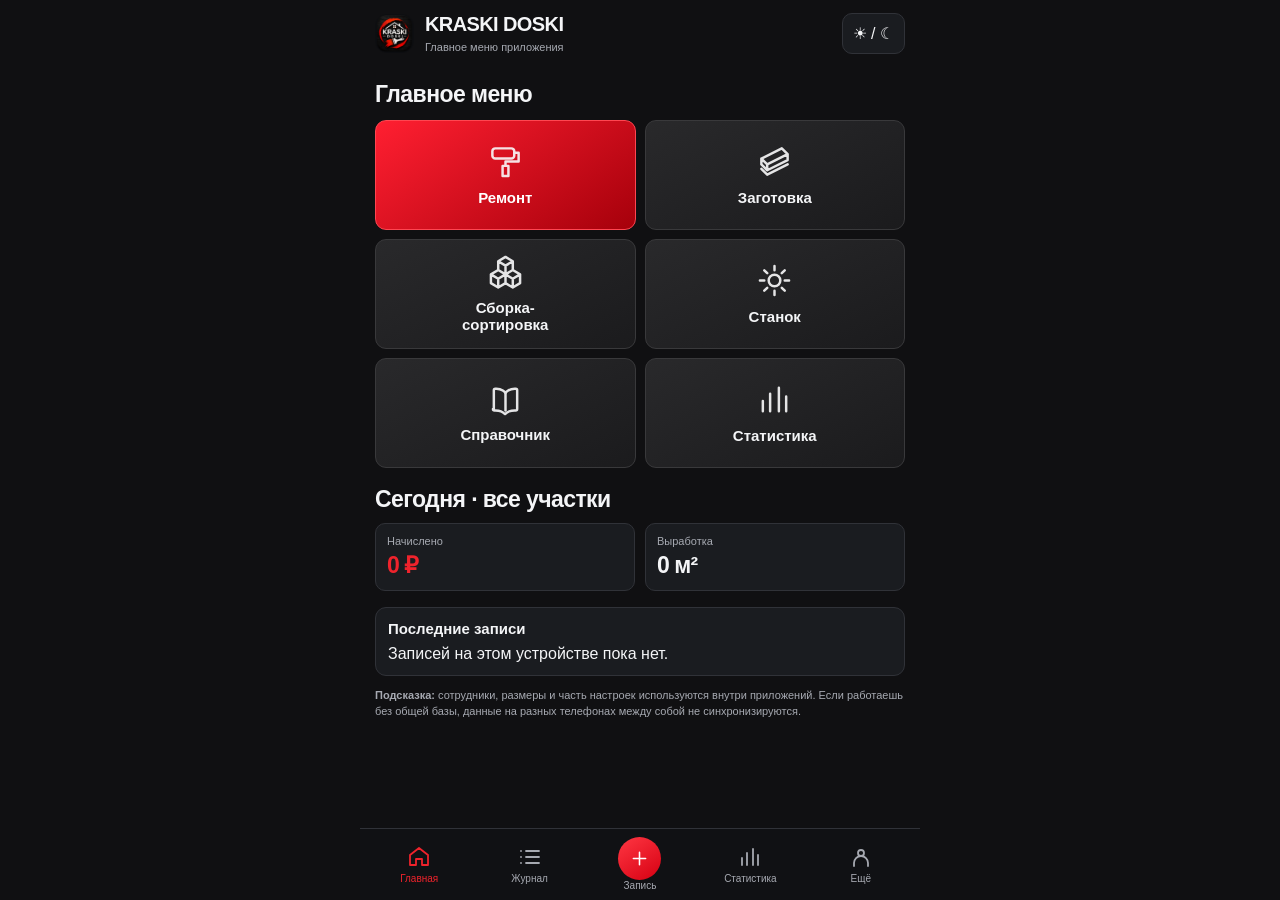
==== commit 0239fa7b: "Add files via upload" ====
--- a/index.html
+++ b/index.html
@@ -164,77 +164,58 @@
 .brand-icon.brand-logo img,.mark.logo-mark img,.logo.logo-mark img{width:100%;height:100%;display:block;object-fit:cover;border-radius:inherit;}
 
 :root{--bg:#101114;--panel:#101114;--card:#1a1c20;--card2:#222429;--text:#f4f5f7;--muted:#a6a9b1;--line:#303238;--red:#ef232c}html,body{background:var(--bg);color:var(--text)}body{padding:calc(14px + env(safe-area-inset-top)) 15px 24px}body.light{color-scheme:light;--bg:#f2f3f6;--panel:#f2f3f6;--card:#fff;--card2:#fff;--text:#181a20;--muted:#606674;--line:#e1e3e8}.shell{background:none!important;box-shadow:none!important;border:0!important;padding:0!important;border-radius:0!important}.brand{align-items:center!important;gap:11px!important;margin:0 0 18px!important}.logo{width:49px!important;height:49px!important;flex:0 0 49px!important}.brand h1{font-size:19px!important;letter-spacing:-.03em!important;color:var(--text)}.brand p{font-size:12px!important;color:var(--muted);margin-top:4px!important}.theme-toggle{margin-left:auto;flex:none;background:var(--card);border:1px solid var(--line);border-radius:10px;padding:10px;color:var(--text);font-size:16px;cursor:pointer}.overview{display:grid;grid-template-columns:1fr 1fr;gap:10px;margin-bottom:23px}.overview>div{background:var(--card);border:1px solid var(--line);border-radius:14px;padding:14px;min-width:0}.overview small{display:block;color:var(--muted);font-size:11px}.overview strong{display:block;font-size:23px;letter-spacing:-.04em;margin-top:5px;overflow-wrap:anywhere}.overview>div:first-child strong{color:var(--red)}.home-caption{font-size:18px;letter-spacing:-.025em;margin:0 0 12px}.grid{gap:10px!important;grid-template-columns:repeat(2,minmax(0,1fr))!important}.card{background:var(--card)!important;border:1px solid var(--line)!important;min-height:108px!important;border-radius:14px!important;padding:15px!important;align-items:flex-start!important;justify-content:space-between!important;text-align:left!important;color:var(--text)!important;box-shadow:none!important}.card .icon{color:var(--red)!important;margin:0 0 11px!important}.card .icon svg{width:26px!important;height:26px!important}.card strong{font-size:15px!important;line-height:1.15!important;letter-spacing:0!important}.card.wide{min-height:62px!important;align-items:center!important;justify-content:flex-start!important;gap:13px!important}.wide .icon{margin:0!important}.recent{margin-top:22px}.recent h2{font-size:18px}.recent-row{border:1px solid var(--line);background:var(--card);border-radius:11px;margin:7px 0;padding:12px;display:flex;justify-content:space-between;gap:10px;font-size:13px}.recent-row small{display:block;color:var(--muted);margin-top:4px}.recent-row b{color:var(--red)}.hint{background:none!important;color:var(--muted)!important;border:0!important;padding:0!important;font-size:11px}.hint b{color:var(--muted)!important}
-</style>
+body{padding:calc(12px + env(safe-area-inset-top)) 16px calc(90px + env(safe-area-inset-bottom));background:#101012}main{max-width:530px}.brand{margin-bottom:26px!important}.brand h1{font-size:20px!important;font-weight:850}.brand p{font-size:11px!important}.logo{width:39px!important;height:39px!important;flex-basis:39px!important}.home-caption{font-size:23px;margin-bottom:10px}.grid{margin:12px 0 18px!important;gap:9px!important}.grid .card{min-height:110px!important;height:auto!important;display:flex!important;flex-direction:column!important;justify-content:center!important;align-items:center!important;text-align:center!important;background:linear-gradient(155deg,#29292b,#1b1b1d)!important;border:1px solid #39393b!important;border-radius:11px!important;padding:12px!important;gap:6px!important}.grid .card .icon{background:none!important;margin:0!important;color:#f9f9fa!important;width:auto!important;height:auto!important}.grid .card .icon svg{width:35px!important;height:35px!important}.grid .card:first-child{background:linear-gradient(145deg,#ff1f31,#a6000b)!important;border-color:#ff4651!important;color:#fff!important}.grid .card strong{font-size:15px!important}.grid .card .txt{display:block!important}.overview{margin-bottom:16px}.overview>div{border-radius:10px;padding:11px}.recent{margin-top:12px;background:var(--card);border:1px solid var(--line);border-radius:11px;padding:12px}.recent h2{font-size:15px;margin:0 0 8px}.recent-row{border:0;padding:8px 0;margin:0;background:none;border-top:1px solid var(--line);border-radius:0}.v10-home-nav{position:fixed;bottom:0;left:50%;transform:translateX(-50%);width:100%;max-width:560px;background:var(--bg);border-top:1px solid var(--line);display:grid;grid-template-columns:repeat(5,1fr);padding:7px 4px calc(8px + env(safe-area-inset-bottom));z-index:10}.v10-home-nav a{color:var(--muted);text-decoration:none;display:flex;flex-direction:column;align-items:center;justify-content:center;gap:4px;font-size:10px;min-height:56px}.v10-home-nav a.active{color:var(--red)}.v10-home-nav .add svg{width:43px;height:43px;background:linear-gradient(145deg,#ff3743,#d60012);border-radius:50%;color:white;padding:11px}.v10-home-nav .add{gap:0}body.light{background:var(--bg)}body.light .grid .card{background:#fff!important;border-color:#e1e1e5!important}body.light .grid .card .icon{color:#d71920!important}body.light .grid .card:first-child{background:#e51b25!important}body.light .grid .card:first-child .icon{color:#fff!important}</style>
 </head>
 <body>
-  <main>
-    <section class="shell">
-      <div class="brand">
-        <div class="logo logo-mark"><img src="./logo-kraski-doski.png" alt="KRASKI DOSKI"></div>
-        <div>
-          <h1>KRASKI DOSKI</h1>
-          <p>Главное меню приложения</p>
-        </div><button class="theme-toggle" id="homeTheme" aria-label="Сменить тему">☀ / ☾</button>
-      </div>
-      <h2 class="home-caption">Сегодня · все участки</h2><div class="overview"><div><small>Начислено</small><strong id="homePay">—</strong></div><div><small>Выработка</small><strong id="homeArea">—</strong></div></div><h2 class="home-caption">Подразделения</h2>
-      <div class="grid">
-        <a class="card" href="./remont.html?v=20261119-9">
-          <div class="icon">
-            <svg viewBox="0 0 24 24" fill="none" stroke="currentColor" stroke-linecap="round" stroke-linejoin="round">
-              <path d="M14.7 6.3a2 2 0 0 1 2.8 0l.2.2a2 2 0 0 1 0 2.8L9 18l-4 1 1-4 8.7-8.7Z"/>
-              <path d="m13.5 7.5 3 3"/>
-            </svg>
-          </div>
-          <strong>Ремонт</strong>
-        </a>
-
-        <a class="card" href="./zagotovka.html?v=20261119-9">
-          <div class="icon">
-            <svg viewBox="0 0 24 24" fill="none" stroke="currentColor" stroke-linecap="round" stroke-linejoin="round">
-              <rect x="4" y="5" width="16" height="5" rx="1.5"/>
-              <rect x="4" y="14" width="16" height="5" rx="1.5"/>
-            </svg>
-          </div>
-          <strong>Заготовка</strong>
-        </a>
-
-        <a class="card" href="./sortirovka.html?v=20261119-9">
-          <div class="icon">
-            <svg viewBox="0 0 24 24" fill="none" stroke="currentColor" stroke-linecap="round" stroke-linejoin="round">
-              <path d="M3 7h10"/>
-              <path d="M3 12h14"/>
-              <path d="M3 17h18"/>
-              <path d="m17 5 4 4-4 4"/>
-            </svg>
-          </div>
-          <strong>Сборка‑<br>сортировка</strong>
-        </a>
-
-        <a class="card" href="./stanok.html?v=20261119-9">
-          <div class="icon">
-            <svg viewBox="0 0 24 24" fill="none" stroke="currentColor" stroke-linecap="round" stroke-linejoin="round">
-              <rect x="3" y="6" width="18" height="10" rx="2"/>
-              <path d="M7 16v3M17 16v3M8 10h.01M12 10h4"/>
-            </svg>
-          </div>
-          <strong>Станок</strong>
-        </a>
-
-        <a class="card wide" href="./spravochnik.html?v=20261119-9">
-          <div class="icon">
-            <svg viewBox="0 0 24 24" fill="none" stroke="currentColor" stroke-linecap="round" stroke-linejoin="round">
-              <path d="M4 19.2V6.4c0-.56.44-1.01.99-1.04 1.84-.11 3.63.16 5.16 1.17 1.2.8 1.85 1.6 1.85 1.6s.65-.8 1.85-1.6c1.53-1.01 3.32-1.28 5.16-1.17.55.03.99.48.99 1.04v12.8c0 .55-.45 1-1 1-.79 0-2.6-.15-4.48.58-1.28.5-2.3 1.39-2.82 1.88-.52-.49-1.54-1.38-2.82-1.88-1.88-.73-3.69-.58-4.48-.58-.55 0-1-.45-1-1Z"/>
-              <path d="M12 8.2v12"/>
-            </svg>
-          </div>
-          <div class="txt">
-            <strong>Справочник</strong>
-          </div>
-        </a>
-      </div>
-
-      <section class="recent"><h2>Последние записи</h2><div id="homeRecent"></div></section><div class="hint"><b>Подсказка:</b> сотрудники, размеры и часть настроек используются внутри приложений. Если работаешь без общей базы, данные на разных телефонах между собой не синхронизируются.</div>
-    </section>
-  </main>
+<main>
+<section class="shell">
+<div class="brand">
+<div class="logo logo-mark"><img alt="KRASKI DOSKI" src="./logo-kraski-doski.png"/></div>
+<div>
+<h1>KRASKI DOSKI</h1>
+<p>Главное меню приложения</p>
+</div><button aria-label="Сменить тему" class="theme-toggle" id="homeTheme">☀ / ☾</button>
+</div>
+<h2 class="home-caption">Главное меню</h2>
+<div class="grid" id="departments">
+<a class="card" href="./remont.html?v=20261119-10">
+<div class="icon">
+<svg aria-hidden="true" fill="none" height="24" stroke="currentColor" stroke-linecap="round" stroke-linejoin="round" stroke-width="1.8" viewbox="0 0 24 24" width="24"><rect height="7" rx="2" width="15" x="3" y="3"></rect><path d="M18 6h3v6H12v3M10 15h4v7h-4z"></path></svg>
+</div>
+<strong>Ремонт</strong>
+</a>
+<a class="card" href="./zagotovka.html?v=20261119-10">
+<div class="icon">
+<svg aria-hidden="true" fill="none" height="24" stroke="currentColor" stroke-linecap="round" stroke-linejoin="round" stroke-width="1.8" viewbox="0 0 24 24" width="24"><path d="m3 10 14-7 4 4-14 7zM3 10v4l4 4 14-7V7M3 17l4 4 14-7M7 14v4"></path></svg>
+</div>
+<strong>Заготовка</strong>
+</a>
+<a class="card" href="./sortirovka.html?v=20261119-10">
+<div class="icon">
+<svg aria-hidden="true" fill="none" height="24" stroke="currentColor" stroke-linecap="round" stroke-linejoin="round" stroke-width="1.8" viewbox="0 0 24 24" width="24"><path d="m12 2 5 3v6l-5 3-5-3V5zM7 11l-5 3v6l5 3 5-3v-6m5-3 5 3v6l-5 3-5-3M7 5l5 3 5-3M12 8v6M2 14l5 3 5-3m-5 3v6m5-9 5 3 5-3m-5 3v6"></path></svg>
+</div>
+<strong>Сборка‑<br/>сортировка</strong>
+</a>
+<a class="card" href="./stanok.html?v=20261119-10">
+<div class="icon">
+<svg aria-hidden="true" fill="none" height="24" stroke="currentColor" stroke-linecap="round" stroke-linejoin="round" stroke-width="1.8" viewbox="0 0 24 24" width="24"><circle cx="12" cy="12" r="4"></circle><path d="M12 2v3m0 14v3M2 12h3m14 0h3M5 5l2 2m10 10 2 2M5 19l2-2M17 7l2-2"></path></svg>
+</div>
+<strong>Станок</strong>
+</a>
+<a class="card" href="./spravochnik.html?v=20261119-10">
+<div class="icon">
+<svg fill="none" stroke="currentColor" stroke-linecap="round" stroke-linejoin="round" viewbox="0 0 24 24">
+<path d="M4 19.2V6.4c0-.56.44-1.01.99-1.04 1.84-.11 3.63.16 5.16 1.17 1.2.8 1.85 1.6 1.85 1.6s.65-.8 1.85-1.6c1.53-1.01 3.32-1.28 5.16-1.17.55.03.99.48.99 1.04v12.8c0 .55-.45 1-1 1-.79 0-2.6-.15-4.48.58-1.28.5-2.3 1.39-2.82 1.88-.52-.49-1.54-1.38-2.82-1.88-1.88-.73-3.69-.58-4.48-.58-.55 0-1-.45-1-1Z"></path>
+<path d="M12 8.2v12"></path>
+</svg>
+</div>
+<div class="txt">
+<strong>Справочник</strong>
+</div>
+</a>
+<a class="card" href="./remont.html?v=20261119-10&amp;tab=stats"><div class="icon"><svg aria-hidden="true" fill="none" height="24" stroke="currentColor" stroke-linecap="round" stroke-linejoin="round" stroke-width="1.8" viewbox="0 0 24 24" width="24"><path d="M4 20v-7m5 7V8m6 12V4m5 16V10"></path></svg></div><strong>Статистика</strong></a></div><h2 class="home-caption">Сегодня · все участки</h2><div class="overview"><div><small>Начислено</small><strong id="homePay">—</strong></div><div><small>Выработка</small><strong id="homeArea">—</strong></div></div>
+<section class="recent"><h2>Последние записи</h2><div id="homeRecent"></div></section><div class="hint"><b>Подсказка:</b> сотрудники, размеры и часть настроек используются внутри приложений. Если работаешь без общей базы, данные на разных телефонах между собой не синхронизируются.</div>
+</section>
+<nav class="v10-home-nav"><a class="active" href="./index.html?v=20261119-10"><svg aria-hidden="true" fill="none" height="24" stroke="currentColor" stroke-linecap="round" stroke-linejoin="round" stroke-width="1.8" viewbox="0 0 24 24" width="24"><path d="m3 10 9-7 9 7v10h-6v-6H9v6H3z"></path></svg><span>Главная</span></a><a class="" href="./remont.html?v=20261119-10&amp;tab=journal"><svg aria-hidden="true" fill="none" height="24" stroke="currentColor" stroke-linecap="round" stroke-linejoin="round" stroke-width="1.8" viewbox="0 0 24 24" width="24"><path d="M8 6h13M8 12h13M8 18h13M3 6h.01M3 12h.01M3 18h.01"></path></svg><span>Журнал</span></a><a class="add" href="#departments"><svg aria-hidden="true" fill="none" height="24" stroke="currentColor" stroke-linecap="round" stroke-linejoin="round" stroke-width="1.8" viewbox="0 0 24 24" width="24"><path d="M12 5v14M5 12h14"></path></svg><span>Запись</span></a><a class="" href="./remont.html?v=20261119-10&amp;tab=stats"><svg aria-hidden="true" fill="none" height="24" stroke="currentColor" stroke-linecap="round" stroke-linejoin="round" stroke-width="1.8" viewbox="0 0 24 24" width="24"><path d="M4 20v-7m5 7V8m6 12V4m5 16V10"></path></svg><span>Статистика</span></a><a class="" href="./remont.html?v=20261119-10&amp;tab=settings"><svg aria-hidden="true" fill="none" height="24" stroke="currentColor" stroke-linecap="round" stroke-linejoin="round" stroke-width="1.8" viewbox="0 0 24 24" width="24"><circle cx="12" cy="8" r="3"></circle><path d="M5 21v-3a7 7 0 0 1 14 0v3"></path></svg><span>Ещё</span></a></nav></main>
 <script>(()=>{const get=k=>{try{return JSON.parse(localStorage.getItem(k))}catch{return null}};const sources=[['remont_v2','Ремонт'],['zagotovka_v2','Заготовка'],['sortirovka_v2','Сборка-сортировка'],['stanok_v1','Станок']];const rows=sources.flatMap(([key,name])=>{const x=get('kraski_doski_'+key);return Array.isArray(x?.records)?x.records.map(r=>({...r,name})):[]});const fmt=n=>Number(n||0).toLocaleString('ru-RU',{maximumFractionDigits:2});const d=new Date(),today=[d.getFullYear(),('0'+(d.getMonth()+1)).slice(-2),('0'+d.getDate()).slice(-2)].join('-');const t=rows.filter(r=>r.date===today);document.getElementById('homePay').textContent=fmt(t.reduce((a,r)=>a+(+r.pay||0),0))+' ₽';document.getElementById('homeArea').textContent=fmt(t.reduce((a,r)=>a+(+r.area||0),0))+' м²';const root=document.getElementById('homeRecent');for(const r of rows.sort((a,b)=>String(b.date).localeCompare(String(a.date))).slice(0,4)){const el=document.createElement('div');el.className='recent-row';const left=document.createElement('div');left.textContent=r.name;const sub=document.createElement('small');sub.textContent=(r.date||'')+' · '+(r.order||'Без заказа')+' · '+fmt(r.area)+' м²';left.append(sub);const right=document.createElement('b');right.textContent=fmt(r.pay)+' ₽';el.append(left,right);root.append(el)}if(!rows.length)root.textContent='Записей на этом устройстве пока нет.';const apply=()=>{let light=false;try{light=localStorage.getItem('kd_home_theme')==='light'}catch{}document.body.classList.toggle('light',light)};apply();document.getElementById('homeTheme').onclick=()=>{try{localStorage.setItem('kd_home_theme',document.body.classList.contains('light')?'dark':'light')}catch{}apply()}})();</script></body>
 </html>
